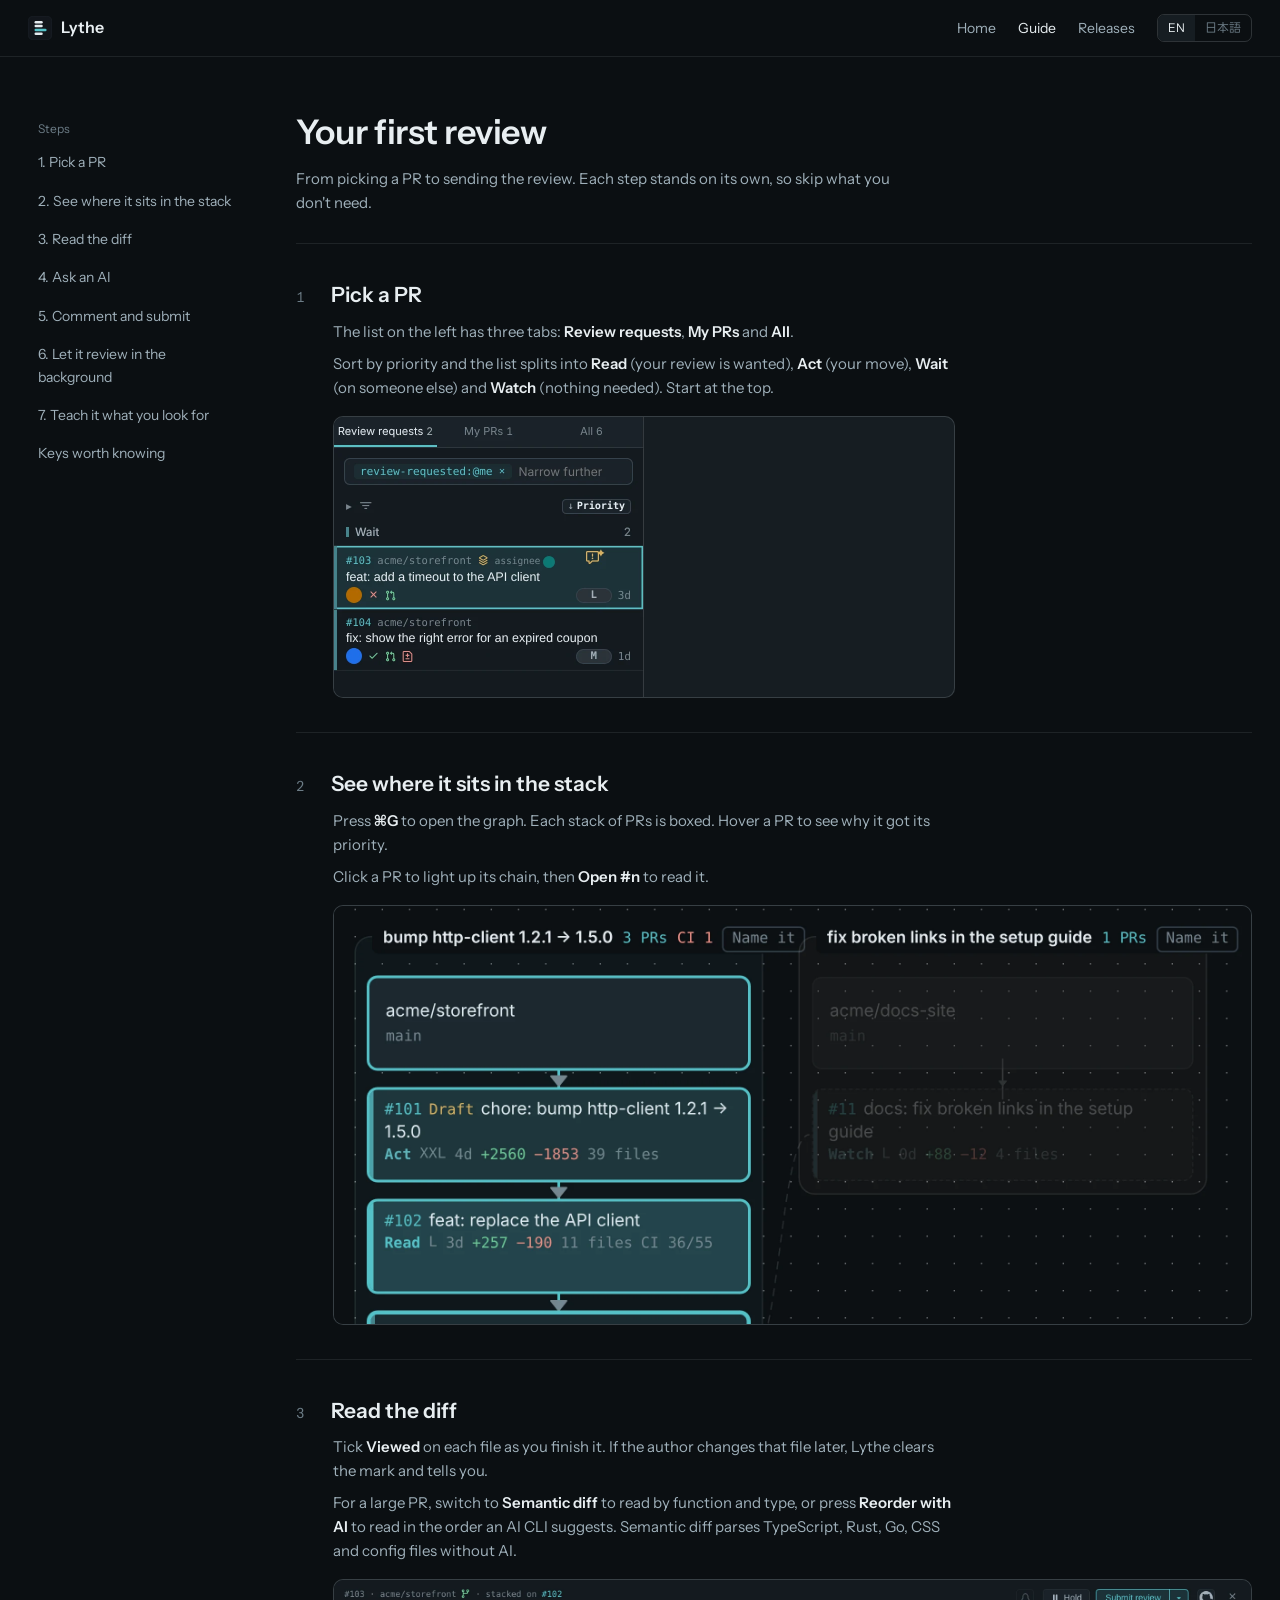
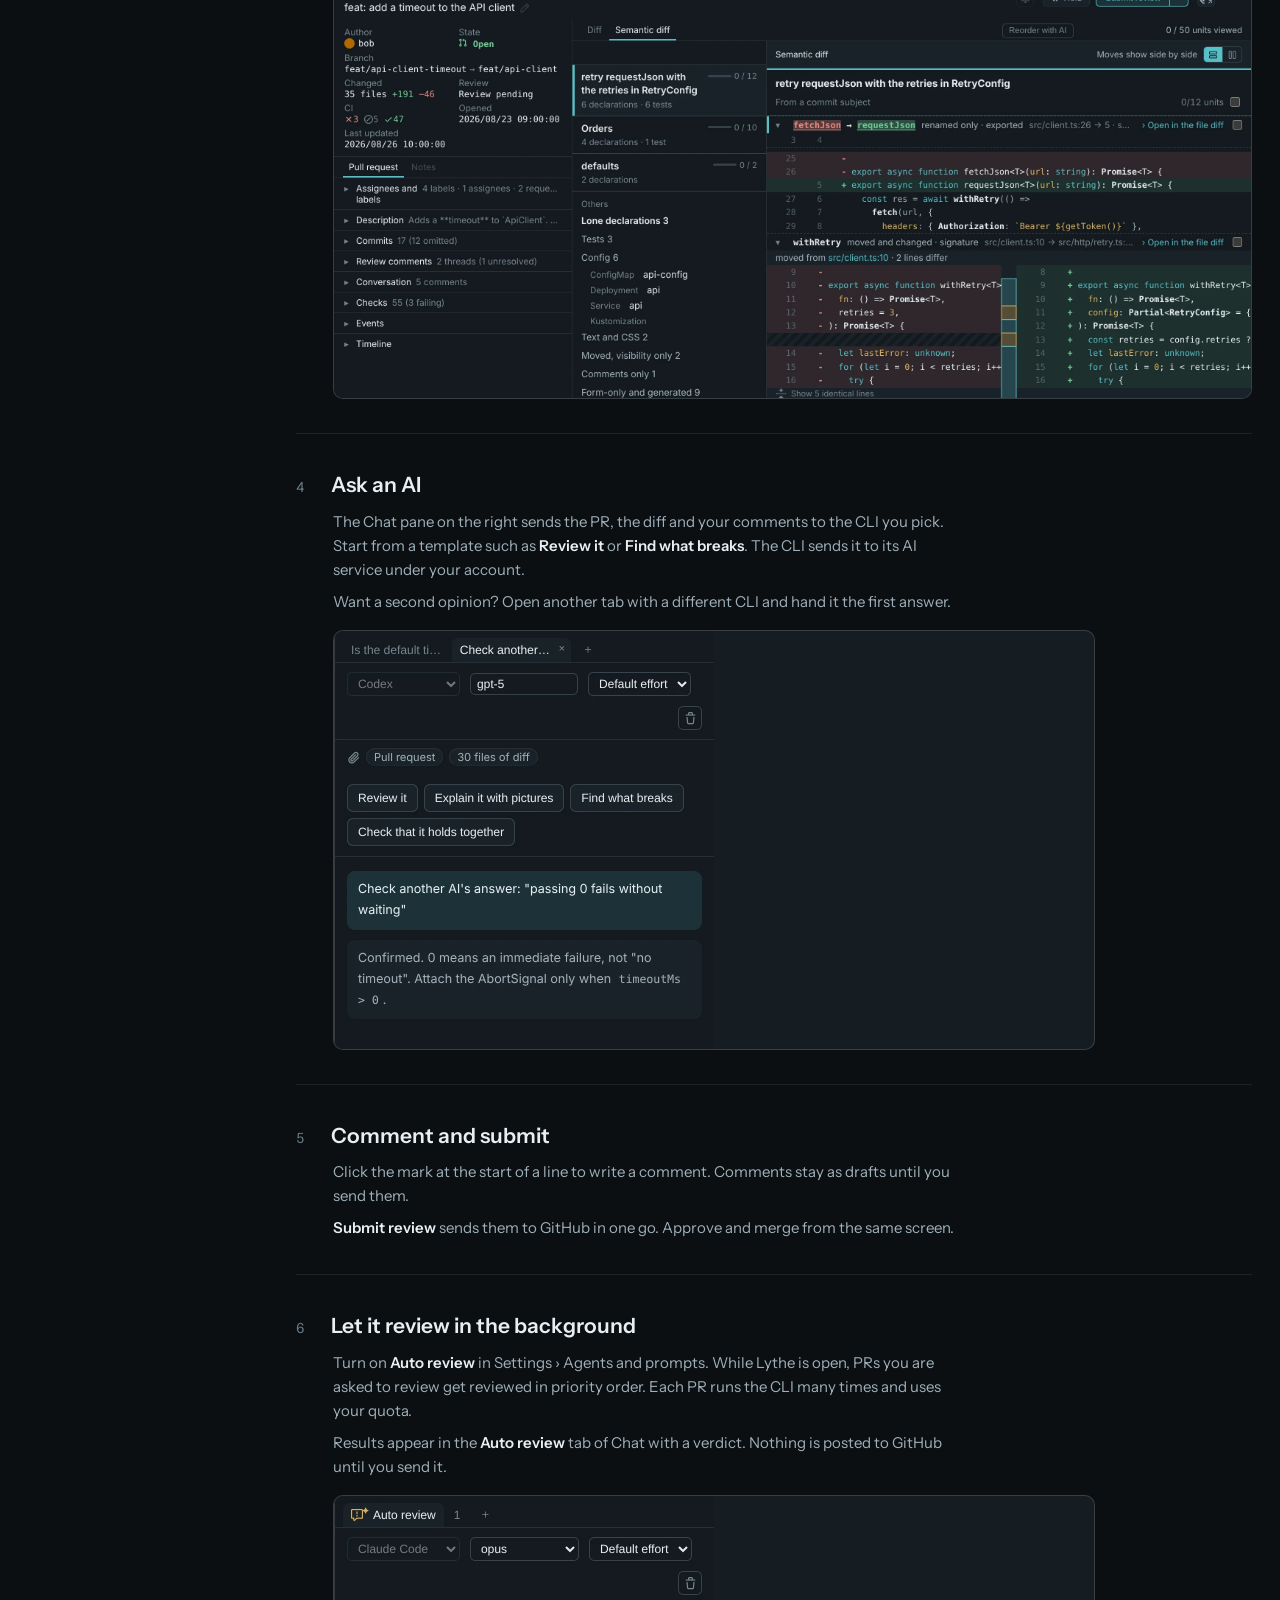
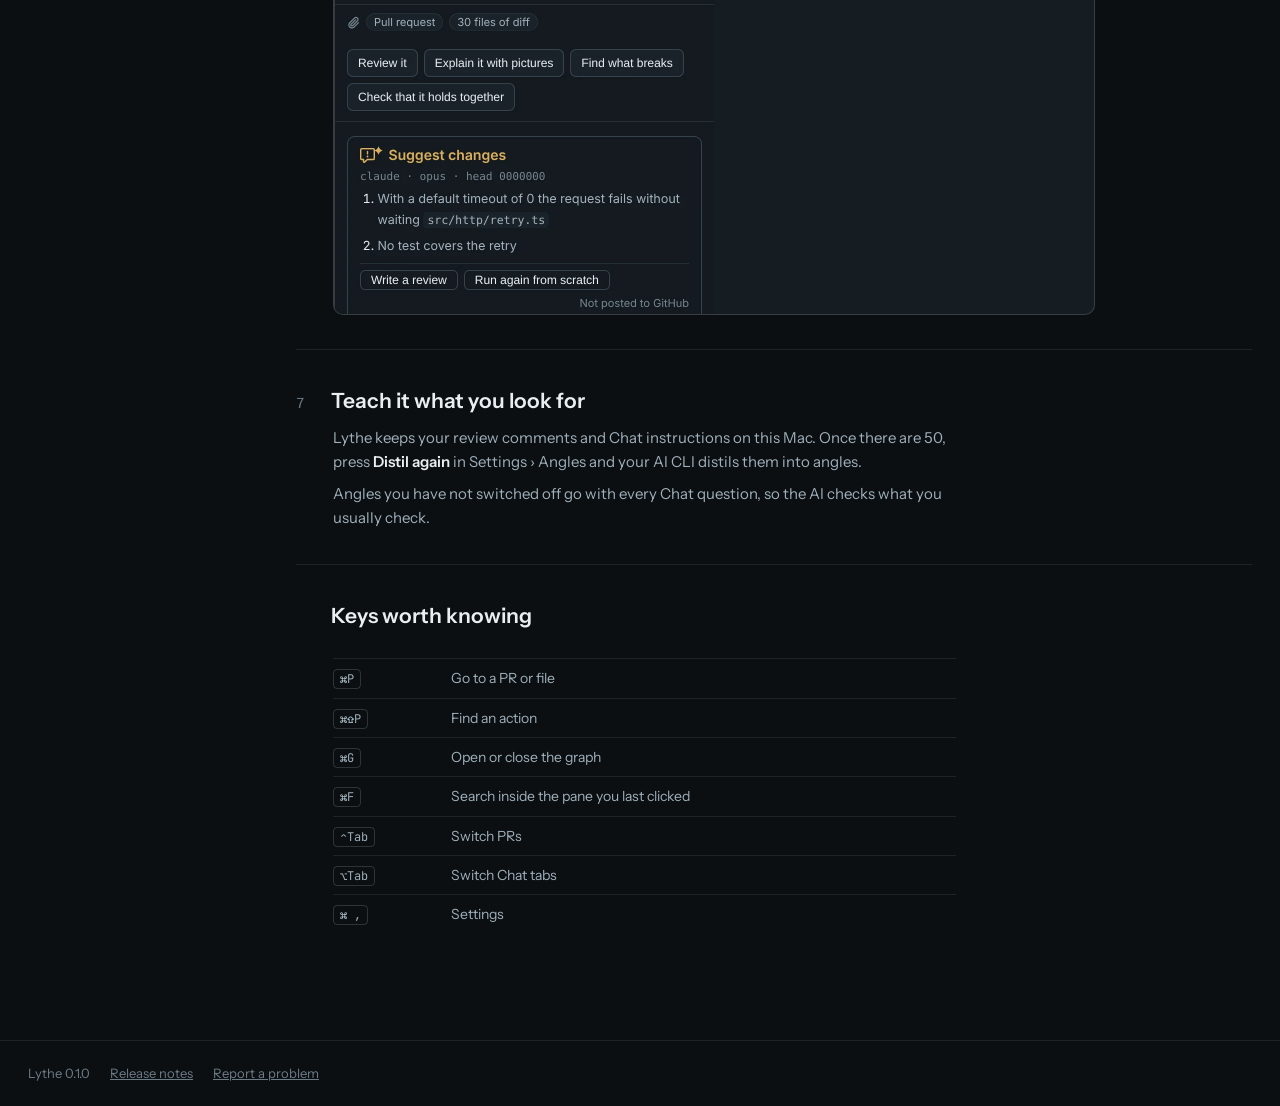
==== docs/guide/index.html @ c463c589 "Add the Lythe website, live demo and installer docs/ is the GitHub Pages root: a home page with a li" ====
<!doctype html>
<html lang="en">
<head>
<meta charset="utf-8">
<meta name="viewport" content="width=device-width, initial-scale=1">
<title>Your first review · Lythe</title>
<meta name="description" content="From picking a PR to sending the review. Each step stands on its own, so skip what you don&#x27;t need.">
<link rel="canonical" href="https://slashkiko.github.io/lythe-releases/guide/">
<link rel="alternate" hreflang="en" href="https://slashkiko.github.io/lythe-releases/guide/">
<link rel="alternate" hreflang="ja" href="https://slashkiko.github.io/lythe-releases/ja/guide/">
<meta property="og:title" content="Your first review · Lythe">
<meta property="og:description" content="From picking a PR to sending the review. Each step stands on its own, so skip what you don&#x27;t need.">
<meta property="og:image" content="https://slashkiko.github.io/lythe-releases/shots/en/window.webp">
<link rel="icon" href="../favicon.svg" type="image/svg+xml">
<link rel="preconnect" href="https://fonts.googleapis.com"><link rel="preconnect" href="https://fonts.gstatic.com" crossorigin><link rel="stylesheet" href="https://fonts.googleapis.com/css2?family=Instrument+Sans:wght@400;500;600;700&family=JetBrains+Mono:wght@400;500&family=LINE+Seed+JP:wght@400;700&display=swap">
<link rel="stylesheet" href="../style.css">
</head>
<body>
<header class="snav"><div class="wrap">
  <a class="brand" href="../"><svg viewBox="100 100 824 824" aria-hidden="true"><rect x="100" y="100" width="824" height="824" rx="185" fill="#12161c" stroke="#2a323b" stroke-width="12"/><g transform="translate(212 212) scale(9.375)"><g fill="#e4ebf0"><rect x="12" y="6.5" width="30" height="9" rx="4.5"/><rect x="12" y="20.5" width="30" height="9" rx="4.5"/><rect x="12" y="48.5" width="30" height="9" rx="4.5"/></g><rect x="12" y="34.5" width="44" height="9" rx="4.5" fill="#55c2c9"/></g></svg>Lythe</a>
  <div class="navr">
    <nav><a href="../">Home</a><a href="../guide/" class="on" aria-current="page">Guide</a><a href="https://github.com/slashkiko/lythe-releases/releases">Releases</a></nav>
    <div class="lang"><a href="../guide/" hreflang="en" aria-current="true">EN</a><a href="../ja/guide/" hreflang="ja">日本語</a></div>
  </div>
</div></header>
<main>
<div class="wrap guide">
  <nav class="side"><span class="lab">Steps</span><a href="#g1">1. Pick a PR</a><a href="#g2">2. See where it sits in the stack</a><a href="#g3">3. Read the diff</a><a href="#g4">4. Ask an AI</a><a href="#g5">5. Comment and submit</a><a href="#g6">6. Let it review in the background</a><a href="#g7">7. Teach it what you look for</a><a href="#keys">Keys worth knowing</a></nav>
  <div>
    <h1>Your first review</h1>
    <p class="intro">From picking a PR to sending the review. Each step stands on its own, so skip what you don't need.</p>
    <section class="gstep" id="g1"><div class="hd"><span class="num">1</span><h2>Pick a PR</h2></div><div class="txt"><p>The list on the left has three tabs: <b>Review requests</b>, <b>My PRs</b> and <b>All</b>.</p><p>Sort by priority and the list splits into <b>Read</b> (your review is wanted), <b>Act</b> (your move), <b>Wait</b> (on someone else) and <b>Watch</b> (nothing needed). Start at the top.</p></div><div class="shot"><img src="../shots/en/list.webp" alt="Pick a PR" loading="lazy" data-fit></div></section><section class="gstep" id="g2"><div class="hd"><span class="num">2</span><h2>See where it sits in the stack</h2></div><div class="txt"><p>Press <b>⌘G</b> to open the graph. Each stack of PRs is boxed. Hover a PR to see why it got its priority.</p><p>Click a PR to light up its chain, then <b>Open #n</b> to read it.</p></div><div class="shot"><img src="../shots/en/graph.webp" alt="See where it sits in the stack" loading="lazy" data-fit></div></section><section class="gstep" id="g3"><div class="hd"><span class="num">3</span><h2>Read the diff</h2></div><div class="txt"><p>Tick <b>Viewed</b> on each file as you finish it. If the author changes that file later, Lythe clears the mark and tells you.</p><p>For a large PR, switch to <b>Semantic diff</b> to read by function and type, or press <b>Reorder with AI</b> to read in the order an AI CLI suggests. Semantic diff parses TypeScript, Rust, Go, CSS and config files without AI.</p></div><div class="shot"><img src="../shots/en/semantic.webp" alt="Read the diff" loading="lazy" data-fit></div></section><section class="gstep" id="g4"><div class="hd"><span class="num">4</span><h2>Ask an AI</h2></div><div class="txt"><p>The Chat pane on the right sends the PR, the diff and your comments to the CLI you pick. Start from a template such as <b>Review it</b> or <b>Find what breaks</b>. The CLI sends it to its AI service under your account.</p><p>Want a second opinion? Open another tab with a different CLI and hand it the first answer.</p></div><div class="shot"><img src="../shots/en/chat.webp" alt="Ask an AI" loading="lazy" data-fit></div></section><section class="gstep" id="g5"><div class="hd"><span class="num">5</span><h2>Comment and submit</h2></div><div class="txt"><p>Click the mark at the start of a line to write a comment. Comments stay as drafts until you send them.</p><p><b>Submit review</b> sends them to GitHub in one go. Approve and merge from the same screen.</p></div></section><section class="gstep" id="g6"><div class="hd"><span class="num">6</span><h2>Let it review in the background</h2></div><div class="txt"><p>Turn on <b>Auto review</b> in Settings › Agents and prompts. While Lythe is open, PRs you are asked to review get reviewed in priority order. Each PR runs the CLI many times and uses your quota.</p><p>Results appear in the <b>Auto review</b> tab of Chat with a verdict. Nothing is posted to GitHub until you send it.</p></div><div class="shot"><img src="../shots/en/auto.webp" alt="Let it review in the background" loading="lazy" data-fit></div></section><section class="gstep" id="g7"><div class="hd"><span class="num">7</span><h2>Teach it what you look for</h2></div><div class="txt"><p>Lythe keeps your review comments and Chat instructions on this Mac. Once there are 50, press <b>Distil again</b> in Settings › Angles and your AI CLI distils them into angles.</p><p>Angles you have not switched off go with every Chat question, so the AI checks what you usually check.</p></div></section>
    <section class="gstep" id="keys"><div class="hd"><span class="num"></span><h2>Keys worth knowing</h2></div>
      <div class="txt"><table class="keys"><tr><td><kbd>⌘P</kbd></td><td>Go to a PR or file</td></tr><tr><td><kbd>⌘⇧P</kbd></td><td>Find an action</td></tr><tr><td><kbd>⌘G</kbd></td><td>Open or close the graph</td></tr><tr><td><kbd>⌘F</kbd></td><td>Search inside the pane you last clicked</td></tr><tr><td><kbd>⌃Tab</kbd></td><td>Switch PRs</td></tr><tr><td><kbd>⌥Tab</kbd></td><td>Switch Chat tabs</td></tr><tr><td><kbd>⌘ ,</kbd></td><td>Settings</td></tr></table></div></section>
  </div>
</div></main>
<footer class="sfoot"><div class="wrap"><span>Lythe 0.1.0</span><a href="https://github.com/slashkiko/lythe-releases/releases">Release notes</a><a href="https://github.com/slashkiko/lythe-releases/issues">Report a problem</a></div></footer>
<script src="../site.js" defer></script>
</body>
</html>
---- docs/style.css ----
/* Layout: left-aligned, one dark look from the app's own palette (ink + teal). */
:root {
  color-scheme: dark;
  --bg: #0b0f12;
  --panel: #11171b;
  --panel-2: #161d22;
  --fg: #e8eef1;
  --fg-2: #9fb0ba;
  --fg-3: #6c7c86;
  --line: rgba(220, 232, 238, .09);
  --line-2: rgba(220, 232, 238, .17);
  --accent: #55c2c9;
  --accent-ink: #062124;
  --warn: #e3b35b;
  --chrome: #1b2328;
  --display: "Instrument Sans", "LINE Seed JP", "Hiragino Sans", system-ui, sans-serif;
  --body: "Instrument Sans", "LINE Seed JP", "Hiragino Sans", system-ui, sans-serif;
  --mono: "JetBrains Mono", ui-monospace, "SF Mono", Menlo, monospace;
}
* { box-sizing: border-box; }
body { margin: 0; background: var(--bg); color: var(--fg); font-family: var(--body); font-size: 15px; line-height: 1.6; -webkit-font-smoothing: antialiased; }
h1, h2, h3, p, ul, ol { margin: 0; }
ul, ol { padding: 0; list-style: none; }
a { color: inherit; }
button { font: inherit; color: inherit; }
:focus-visible { outline: 2px solid var(--accent); outline-offset: 2px; border-radius: 4px; }
code, .mono { font-family: var(--mono); }
.gut { padding-left: max(16px, env(safe-area-inset-left, 0px)); padding-right: max(16px, env(safe-area-inset-right, 0px)); }

/* site */
.site { --w: 1080px; }
.wrap { max-width: var(--w); margin: 0 auto; padding-left: 28px; padding-right: 28px; }
.snav { border-bottom: 1px solid var(--line); }
.snav .wrap { display: flex; align-items: center; justify-content: space-between; height: 56px; gap: 16px; }
.brand { display: flex; align-items: center; gap: 9px; font-weight: 600; font-size: 16px; }
.brand svg { width: 24px; height: 24px; }
.snav nav { display: flex; gap: 22px; font-size: 14px; color: var(--fg-2); }
.snav nav a { text-decoration: none; cursor: pointer; }
.snav nav a:hover, .snav nav a.on { color: var(--fg); }

.hero { padding-block: 72px 40px; display: grid; grid-template-columns: minmax(0, 1.05fr) minmax(0, 1fr); gap: 48px; align-items: end; }
.hero h1 { font-family: var(--display); font-weight: 600; font-size: clamp(34px, 4.6vw, 54px); line-height: 1.08; letter-spacing: -.02em; text-wrap: balance; }
.hero .lead { margin-top: 18px; color: var(--fg-2); font-size: 17px; max-width: 34em; }
.req { margin-top: 14px; font-size: 13px; color: var(--fg-3); }

.install { border: 1px solid var(--line-2); border-radius: 10px; background: var(--panel); overflow: hidden; }
.install .hd { display: flex; justify-content: space-between; align-items: center; padding: 10px 14px; font-size: 13px; color: var(--fg-2); border-bottom: 1px solid var(--line); }
.cmd { display: flex; align-items: center; gap: 10px; padding: 14px; }
.cmd code { flex: 1; min-width: 0; font-size: 13px; overflow-x: auto; white-space: nowrap; color: var(--fg); }
.cmd code::before { content: "$ "; color: var(--fg-3); }
.copy { flex: none; border: 1px solid var(--line-2); background: var(--panel-2); border-radius: 6px; padding: 4px 10px; font-size: 12px; cursor: pointer; color: var(--fg-2); }
.copy:hover { color: var(--fg); }
.install .alt { padding: 10px 14px 12px; border-top: 1px solid var(--line); font-size: 13px; color: var(--fg-2); }
.install .alt a { color: var(--accent); }

.shot { margin-top: 8px; border: 1px solid var(--line-2); border-radius: 10px; overflow: hidden; background: var(--panel-2); }
.shot img { display: block; width: 100%; height: auto; }

.feat { padding-block: 72px 24px; }
.feat h2, .gs h2 { font-family: var(--display); font-weight: 600; font-size: 28px; letter-spacing: -.01em; }
.feat .sub, .gs .sub { margin-top: 6px; color: var(--fg-2); }
.demo-tag { display: inline-block; margin-top: 10px; font-size: 12px; color: var(--fg-3); font-family: "LINE Seed JP", var(--body); border: 1px dashed var(--line-2); border-radius: 6px; padding: 3px 8px; }

.gs { padding-block: 64px 72px; }
.steps { margin-top: 26px; display: flex; flex-direction: column; }
.step { display: grid; grid-template-columns: 36px minmax(0, 1fr); gap: 16px; padding-block: 20px; border-top: 1px solid var(--line); }
.step .n { width: 28px; height: 28px; border-radius: 50%; border: 1px solid var(--line-2); display: grid; place-items: center; font-size: 13px; color: var(--fg-2); font-variant-numeric: tabular-nums; }
.step h3 { font-size: 17px; font-weight: 600; }
.step p { margin-top: 4px; color: var(--fg-2); max-width: 44em; }
.step .term { margin-top: 10px; border: 1px solid var(--line); border-radius: 8px; background: var(--panel); max-width: 640px; }
.step .term .cmd { padding: 10px 12px; }
.opt { font-size: 12px; color: var(--fg-3); font-weight: 400; margin-left: 8px; }
kbd { font-family: var(--mono); font-size: 12px; border: 1px solid var(--line-2); border-radius: 4px; padding: 1px 6px; color: var(--fg-2); }
details.trouble { margin-top: 26px; border-top: 1px solid var(--line); padding-top: 16px; }
details.trouble summary { cursor: pointer; color: var(--fg-2); }
details.trouble dl { margin: 12px 0 0; display: grid; gap: 12px; }
details.trouble dt { font-weight: 600; }
details.trouble dd { margin: 2px 0 0; color: var(--fg-2); }

.sfoot { border-top: 1px solid var(--line); padding-block: 22px; font-size: 13px; color: var(--fg-3); }
.sfoot .wrap { display: flex; gap: 20px; flex-wrap: wrap; }

.lang { display: flex; border: 1px solid var(--line-2); border-radius: 7px; overflow: hidden; }
.lang button { background: none; border: 0; padding: 3px 10px; font-size: 12px; color: var(--fg-3); cursor: pointer; }
.lang button[aria-pressed="true"] { background: var(--panel-2); color: var(--fg); }
.navr { display: flex; align-items: center; gap: 22px; }
.guide { display: grid; grid-template-columns: 220px minmax(0, 1fr); gap: 48px; padding-block: 48px 72px; }
.guide .side { position: sticky; top: 16px; align-self: start; display: flex; flex-direction: column; gap: 2px; font-size: 14px; }
.guide .side a { padding: 7px 10px; border-radius: 6px; text-decoration: none; color: var(--fg-2); cursor: pointer; }
.guide .side a:hover { background: rgba(255,255,255,.03); color: var(--fg); }
.guide .side .lab { margin: 14px 10px 4px; font-size: 12px; color: var(--fg-3); }
.guide h1 { font-family: var(--display); font-weight: 600; font-size: 34px; letter-spacing: -.015em; }
.guide .intro { margin-top: 8px; color: var(--fg-2); max-width: 40em; }
.gstep { padding-block: 34px; border-top: 1px solid var(--line); scroll-margin-top: 16px; }
.gstep:first-of-type { margin-top: 28px; }
.gstep .hd { display: flex; gap: 14px; align-items: baseline; }
.gstep .num { font-variant-numeric: tabular-nums; color: var(--fg-3); font-size: 14px; min-width: 1.5em; }
.gstep h2 { font-size: 21px; font-weight: 600; }
.gstep .txt { margin-top: 8px; padding-left: calc(1.5em + 14px); color: var(--fg-2); max-width: calc(42em + 2em); display: flex; flex-direction: column; gap: 8px; }
.gstep .txt b { color: var(--fg); font-weight: 600; }
.gstep .shot { margin: 16px 0 0 calc(1.5em + 14px); width: fit-content; max-width: calc(100% - 1.5em - 14px); max-height: 420px; }
.gstep .shot img { max-width: min(100%, var(--iw, 100%)); }
.keys { margin-top: 18px; border-collapse: collapse; font-size: 14px; }
.keys td { padding: 8px 18px 8px 0; border-top: 1px solid var(--line); color: var(--fg-2); }
.keys td:first-child { white-space: nowrap; }
:lang(ja) .hero h1, :lang(ja) .guide h1 { letter-spacing: 0; line-height: 1.25; }
:lang(ja) .hero h1 { font-size: clamp(30px, 3.8vw, 44px); }
@media (max-width: 820px) { .guide { grid-template-columns: minmax(0, 1fr); gap: 20px; } .guide .side { position: static; } .gstep .txt, .gstep .shot { padding-left: 0; margin-left: 0; max-width: 100%; } .navr { gap: 12px; } }
.brand { text-decoration: none; }
.lang a { display: block; padding: 3px 10px; font-size: 12px; color: var(--fg-3); text-decoration: none; }
.lang a[aria-current] { background: var(--panel-2); color: var(--fg); }
.gs a, .install a { color: var(--accent); }

/* live demo */
.feat .sub { margin-top: 6px; color: var(--fg-2); max-width: 46em; }
.scenes { margin-top: 26px; display: flex; flex-wrap: wrap; gap: 6px; }
.scenes button { border: 1px solid var(--line-2); background: none; border-radius: 999px; padding: 6px 14px; cursor: pointer; color: var(--fg-2); font-size: 14px; }
.scenes button:hover { color: var(--fg); }
.scenes button[aria-selected="true"] { color: var(--accent-ink); background: var(--accent); border-color: var(--accent); }
.tryp { margin-top: 18px; display: grid; grid-template-columns: minmax(0, 5fr) minmax(0, 6fr); gap: 16px 48px; padding: 22px 24px; border: 1px solid var(--line); border-radius: 10px; background: var(--panel); }
.tryp h3 { font-size: 20px; font-weight: 600; }
.tryp .say p { margin-top: 6px; color: var(--fg-2); }
.tryp .lab { font-size: 12px; color: var(--fg-3); }
.tryp ol { margin-top: 4px; counter-reset: d; }
.tryp li { counter-increment: d; display: grid; grid-template-columns: 20px minmax(0, 1fr); gap: 8px; padding-block: 7px; border-top: 1px solid var(--line); font-size: 14px; color: var(--fg-2); }
.tryp li:first-child { border-top: 0; }
.tryp li::before { content: counter(d); font-family: var(--mono); font-size: 12px; color: var(--accent); padding-top: 2px; }
.tryp li b { color: var(--fg); font-weight: 600; }
.donote { margin-top: 8px; font-size: 13px; color: var(--fg-3); }
.try:not(.live) .do { display: none; }
.try:not(.live) .tryp { grid-template-columns: minmax(0, 1fr); }
.demo { margin-top: 14px; width: min(1440px, calc(100vw - 32px)); position: relative; left: 50%; transform: translateX(-50%); border: 1px solid var(--line-2); border-radius: 10px; overflow: hidden; background: #141a20; }
.demo-bar { display: flex; align-items: center; gap: 14px; padding: 8px 14px; border-bottom: 1px solid var(--line); font-size: 13px; color: var(--fg-3); background: var(--panel); }
.demo-note { flex: 1; min-width: 0; }
.demo-bar a { color: var(--fg-2); white-space: nowrap; text-decoration: none; }
.demo-bar a:hover { color: var(--fg); }
.try:not(.live) .demo-bar a { display: none; }
.demo-view { position: relative; overflow: hidden; }
.demo-still { display: block; width: 100%; height: auto; }
.demo-view iframe { position: absolute; left: 0; top: 0; border: 0; transform-origin: 0 0; background: #141a20; }
.try.live .demo-still { visibility: hidden; position: absolute; }

/* narrow screens */
@media (max-width: 820px) {
  .hero { grid-template-columns: minmax(0, 1fr); gap: 28px; padding-block: 44px 28px; align-items: start; }
  .tryp { grid-template-columns: minmax(0, 1fr); padding: 18px; }
  .feat { padding-top: 52px; }
}
@media (max-width: 560px) {
  .wrap { padding-left: 16px; padding-right: 16px; }
  .snav .wrap { height: auto; min-height: 56px; flex-wrap: wrap; row-gap: 6px; padding-block: 8px; }
  .navr { gap: 10px; }
  .snav nav { gap: 14px; }
  .scenes button { font-size: 13px; padding: 5px 11px; }
  .demo { border-radius: 8px; }
}
.tryp[hidden] { display: none; }
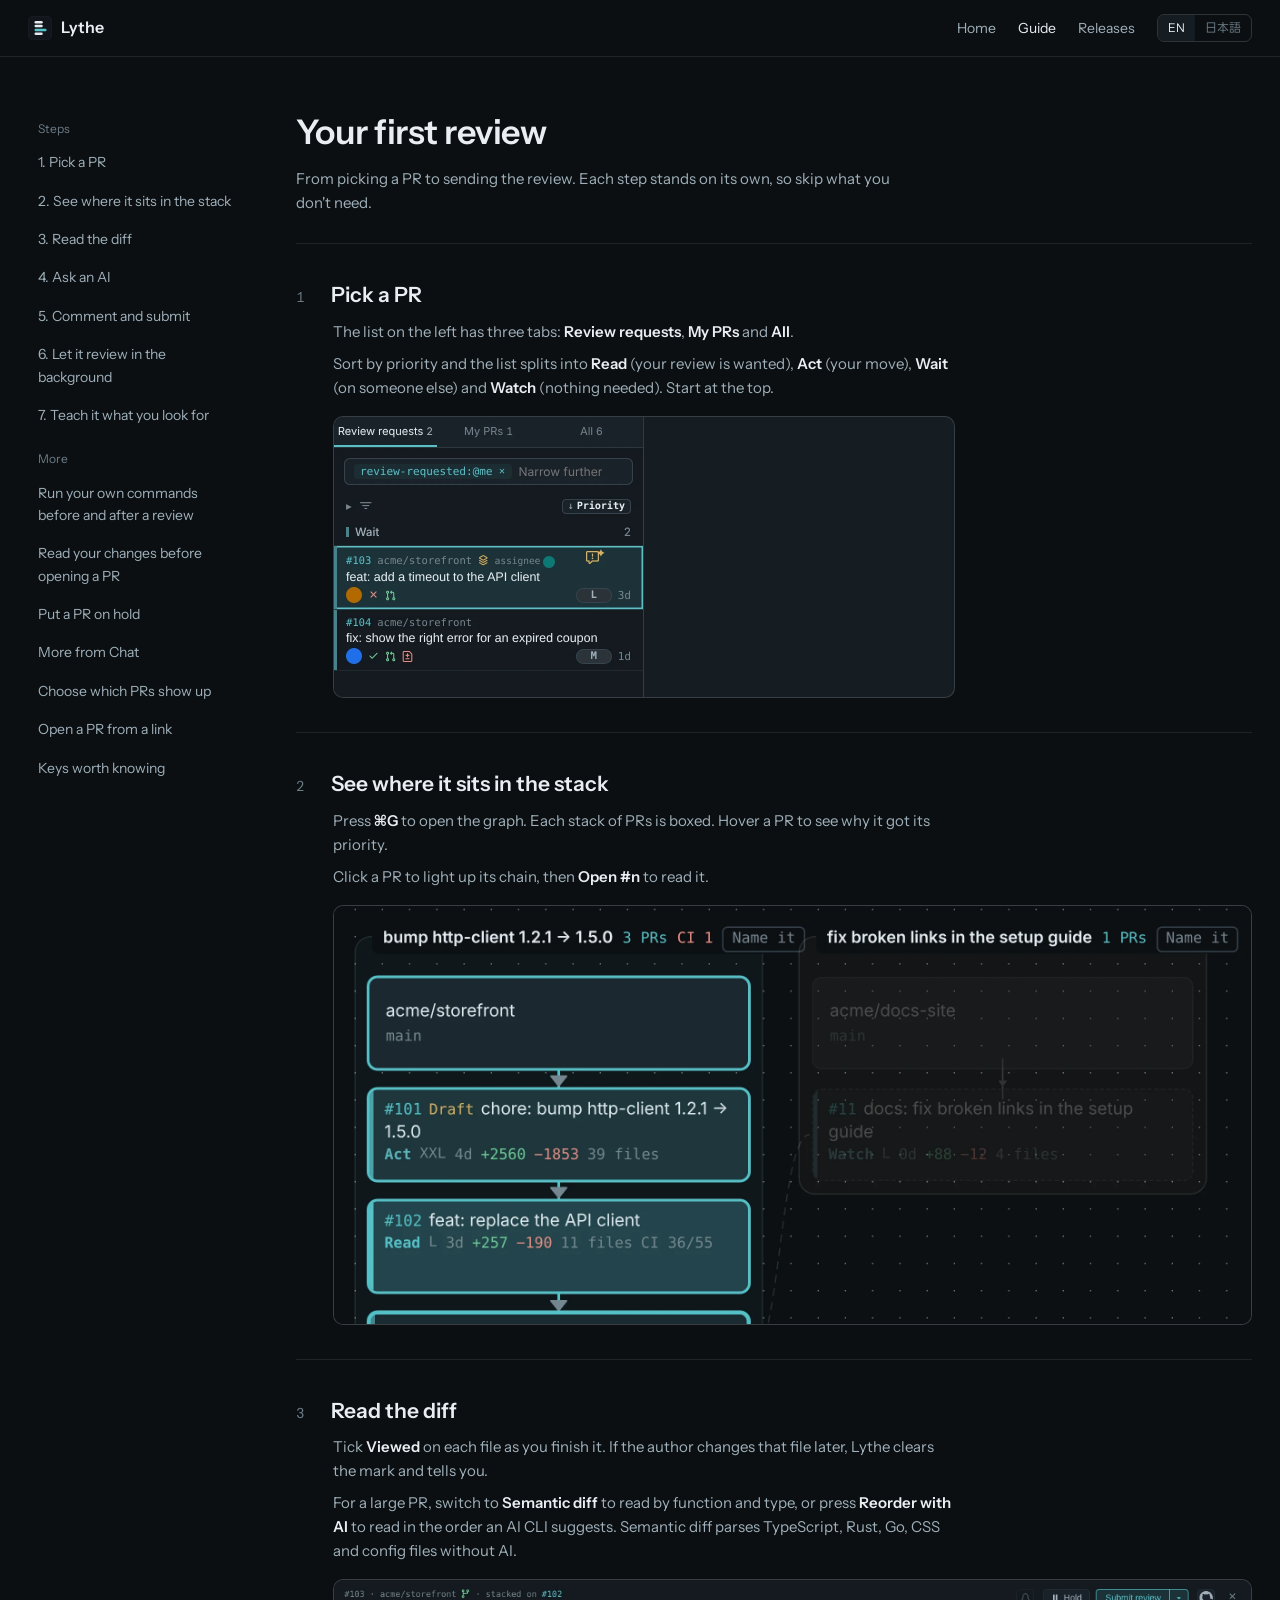
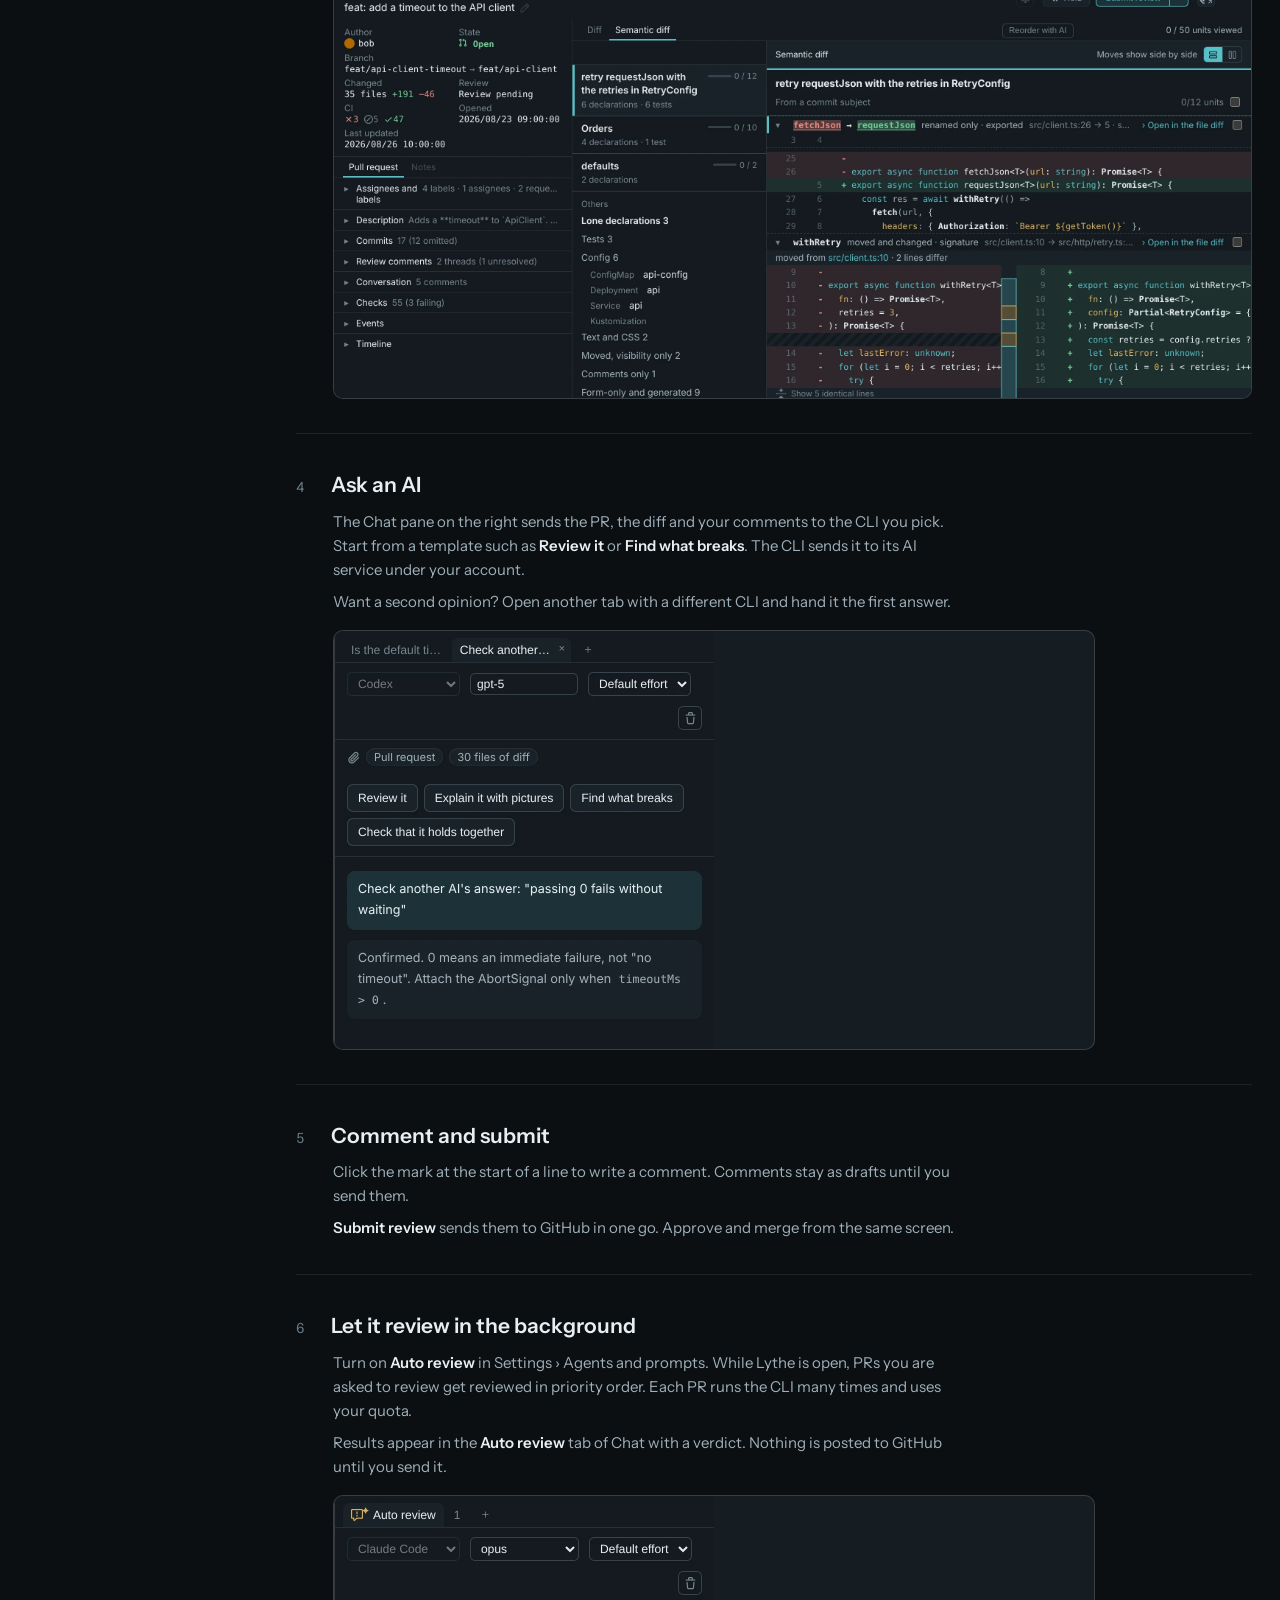
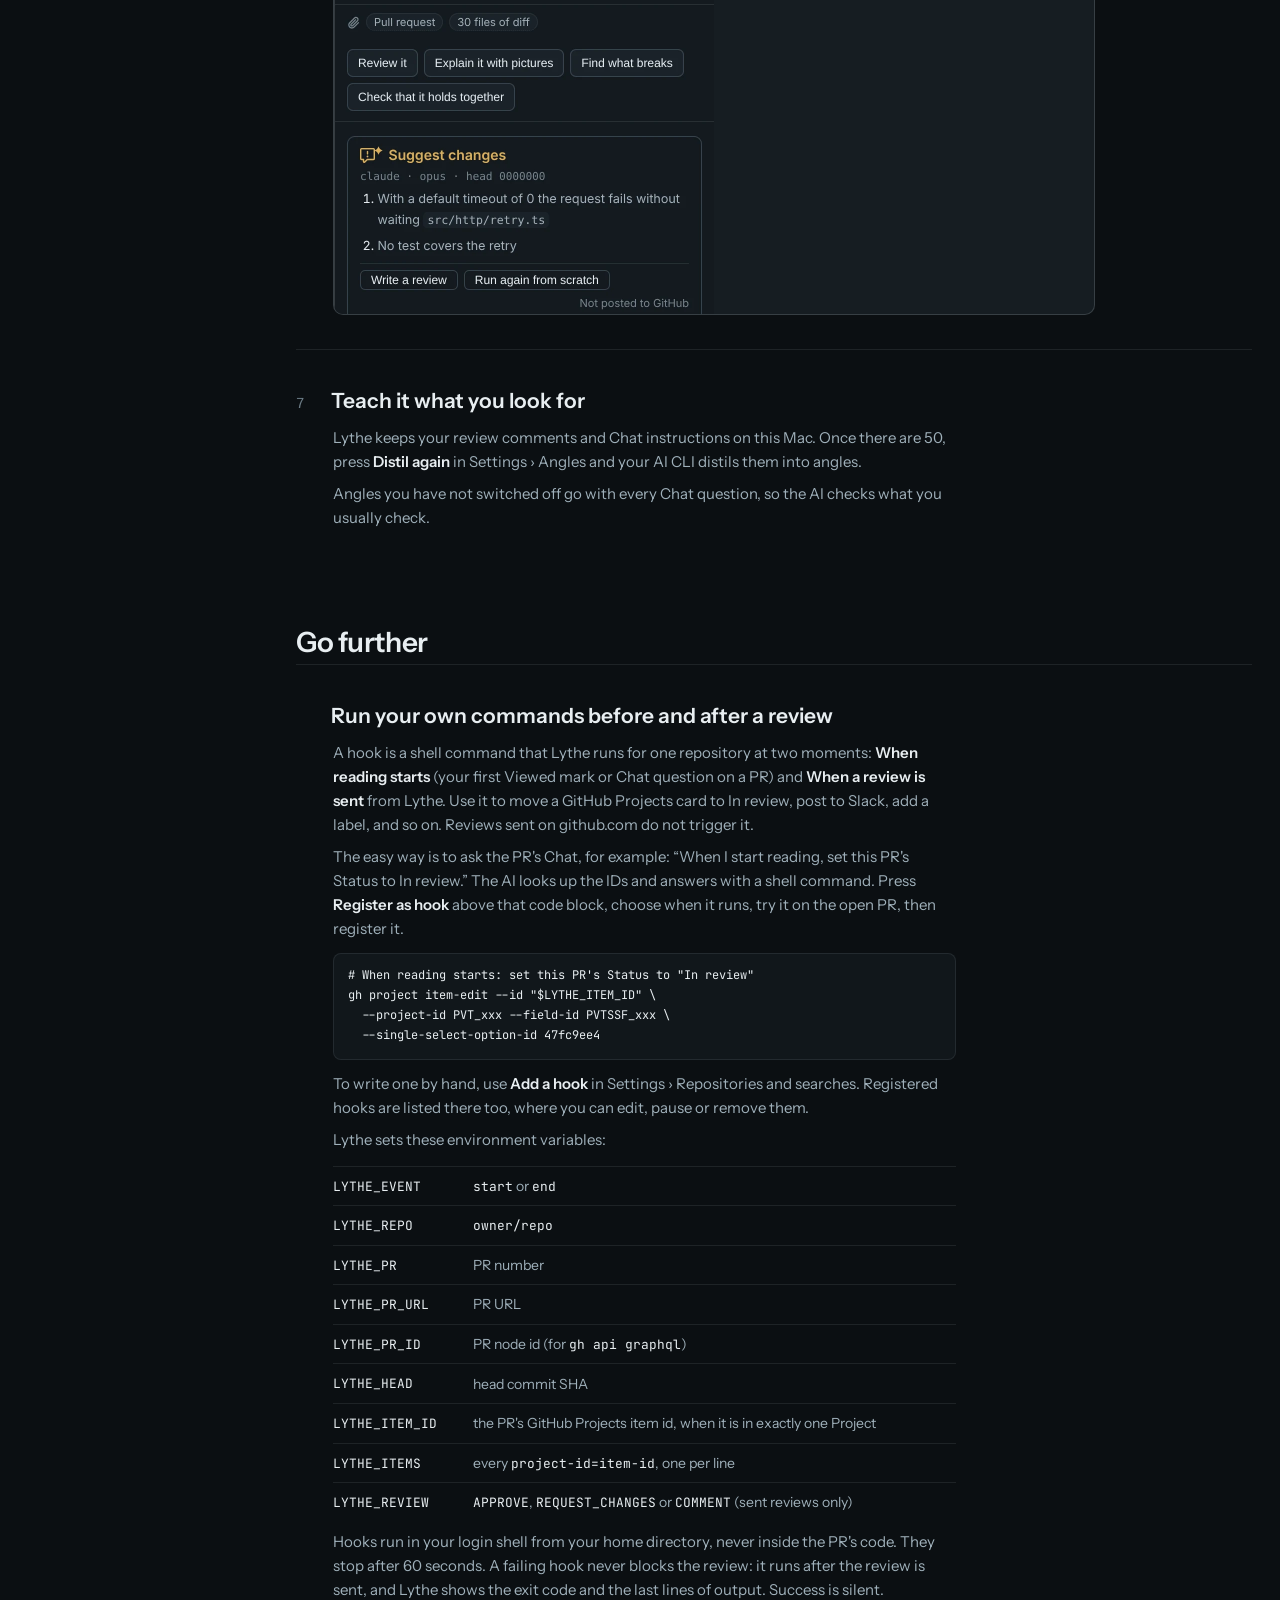
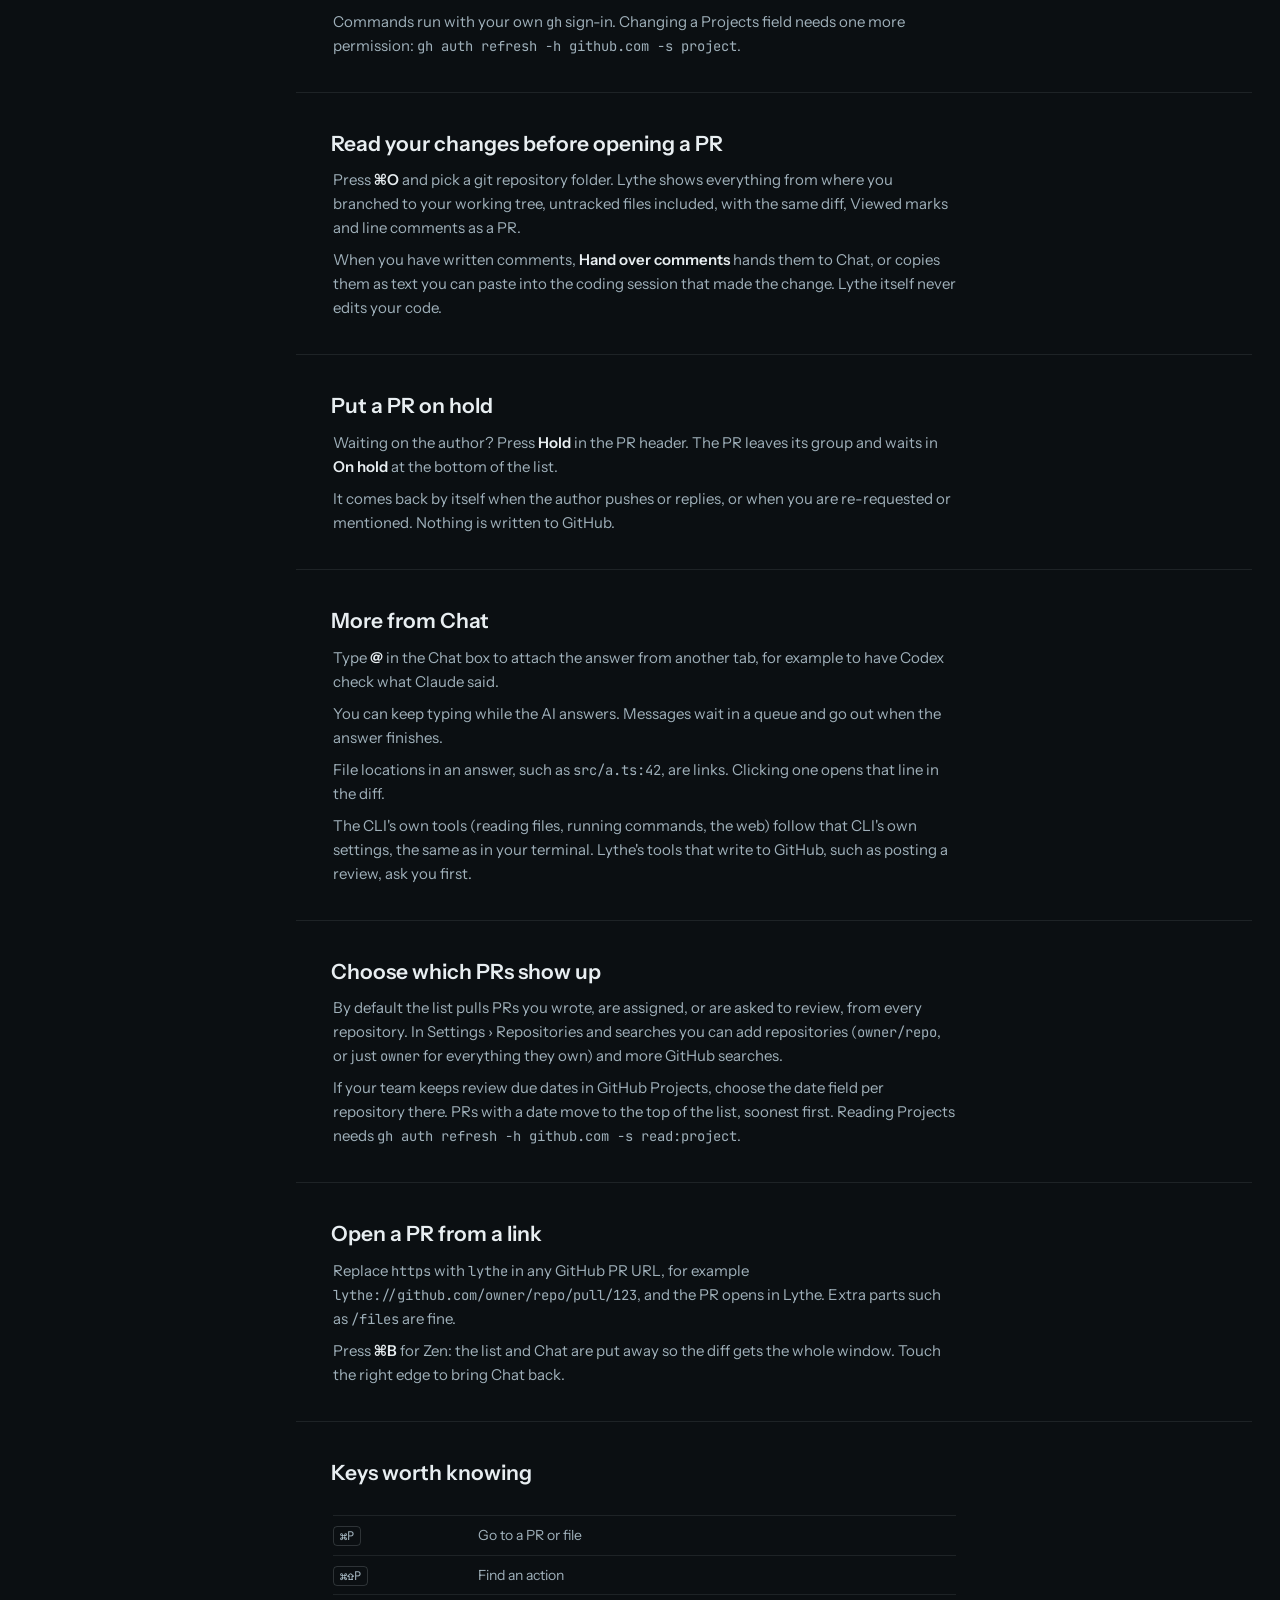
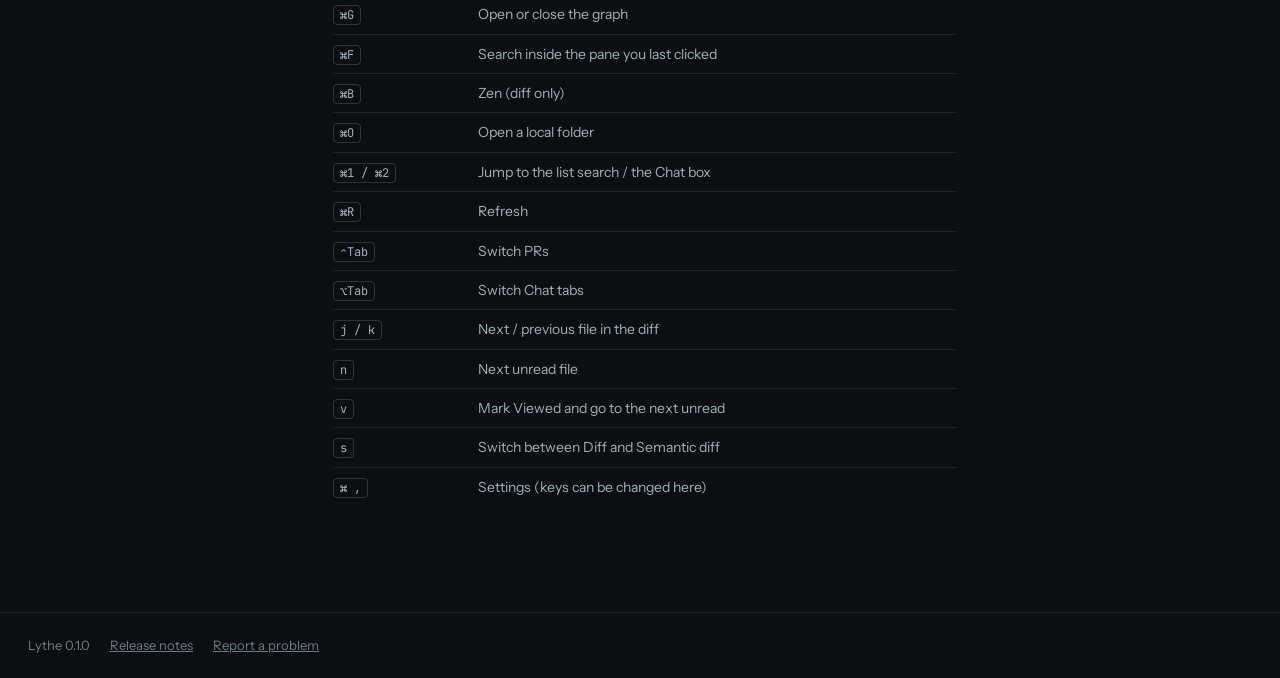
==== commit 7b57542a: "Add a Go further part to the guide The guide stopped at the first review, so features people asked a" ====
--- a/docs/guide/index.html
+++ b/docs/guide/index.html
@@ -25,13 +25,18 @@
 </div></header>
 <main>
 <div class="wrap guide">
-  <nav class="side"><span class="lab">Steps</span><a href="#g1">1. Pick a PR</a><a href="#g2">2. See where it sits in the stack</a><a href="#g3">3. Read the diff</a><a href="#g4">4. Ask an AI</a><a href="#g5">5. Comment and submit</a><a href="#g6">6. Let it review in the background</a><a href="#g7">7. Teach it what you look for</a><a href="#keys">Keys worth knowing</a></nav>
+  <nav class="side"><span class="lab">Steps</span><a href="#g1">1. Pick a PR</a><a href="#g2">2. See where it sits in the stack</a><a href="#g3">3. Read the diff</a><a href="#g4">4. Ask an AI</a><a href="#g5">5. Comment and submit</a><a href="#g6">6. Let it review in the background</a><a href="#g7">7. Teach it what you look for</a><span class="lab">More</span><a href="#hooks">Run your own commands before and after a review</a><a href="#local">Read your changes before opening a PR</a><a href="#hold">Put a PR on hold</a><a href="#chat">More from Chat</a><a href="#searches">Choose which PRs show up</a><a href="#links">Open a PR from a link</a><a href="#keys">Keys worth knowing</a></nav>
   <div>
     <h1>Your first review</h1>
     <p class="intro">From picking a PR to sending the review. Each step stands on its own, so skip what you don't need.</p>
     <section class="gstep" id="g1"><div class="hd"><span class="num">1</span><h2>Pick a PR</h2></div><div class="txt"><p>The list on the left has three tabs: <b>Review requests</b>, <b>My PRs</b> and <b>All</b>.</p><p>Sort by priority and the list splits into <b>Read</b> (your review is wanted), <b>Act</b> (your move), <b>Wait</b> (on someone else) and <b>Watch</b> (nothing needed). Start at the top.</p></div><div class="shot"><img src="../shots/en/list.webp" alt="Pick a PR" loading="lazy" data-fit></div></section><section class="gstep" id="g2"><div class="hd"><span class="num">2</span><h2>See where it sits in the stack</h2></div><div class="txt"><p>Press <b>⌘G</b> to open the graph. Each stack of PRs is boxed. Hover a PR to see why it got its priority.</p><p>Click a PR to light up its chain, then <b>Open #n</b> to read it.</p></div><div class="shot"><img src="../shots/en/graph.webp" alt="See where it sits in the stack" loading="lazy" data-fit></div></section><section class="gstep" id="g3"><div class="hd"><span class="num">3</span><h2>Read the diff</h2></div><div class="txt"><p>Tick <b>Viewed</b> on each file as you finish it. If the author changes that file later, Lythe clears the mark and tells you.</p><p>For a large PR, switch to <b>Semantic diff</b> to read by function and type, or press <b>Reorder with AI</b> to read in the order an AI CLI suggests. Semantic diff parses TypeScript, Rust, Go, CSS and config files without AI.</p></div><div class="shot"><img src="../shots/en/semantic.webp" alt="Read the diff" loading="lazy" data-fit></div></section><section class="gstep" id="g4"><div class="hd"><span class="num">4</span><h2>Ask an AI</h2></div><div class="txt"><p>The Chat pane on the right sends the PR, the diff and your comments to the CLI you pick. Start from a template such as <b>Review it</b> or <b>Find what breaks</b>. The CLI sends it to its AI service under your account.</p><p>Want a second opinion? Open another tab with a different CLI and hand it the first answer.</p></div><div class="shot"><img src="../shots/en/chat.webp" alt="Ask an AI" loading="lazy" data-fit></div></section><section class="gstep" id="g5"><div class="hd"><span class="num">5</span><h2>Comment and submit</h2></div><div class="txt"><p>Click the mark at the start of a line to write a comment. Comments stay as drafts until you send them.</p><p><b>Submit review</b> sends them to GitHub in one go. Approve and merge from the same screen.</p></div></section><section class="gstep" id="g6"><div class="hd"><span class="num">6</span><h2>Let it review in the background</h2></div><div class="txt"><p>Turn on <b>Auto review</b> in Settings › Agents and prompts. While Lythe is open, PRs you are asked to review get reviewed in priority order. Each PR runs the CLI many times and uses your quota.</p><p>Results appear in the <b>Auto review</b> tab of Chat with a verdict. Nothing is posted to GitHub until you send it.</p></div><div class="shot"><img src="../shots/en/auto.webp" alt="Let it review in the background" loading="lazy" data-fit></div></section><section class="gstep" id="g7"><div class="hd"><span class="num">7</span><h2>Teach it what you look for</h2></div><div class="txt"><p>Lythe keeps your review comments and Chat instructions on this Mac. Once there are 50, press <b>Distil again</b> in Settings › Angles and your AI CLI distils them into angles.</p><p>Angles you have not switched off go with every Chat question, so the AI checks what you usually check.</p></div></section>
+    <h1 class="moreh">Go further</h1>
+    <section class="gstep more" id="hooks"><div class="hd"><span class="num"></span><h2>Run your own commands before and after a review</h2></div><div class="txt"><p>A hook is a shell command that Lythe runs for one repository at two moments: <b>When reading starts</b> (your first Viewed mark or Chat question on a PR) and <b>When a review is sent</b> from Lythe. Use it to move a GitHub Projects card to In review, post to Slack, add a label, and so on. Reviews sent on github.com do not trigger it.</p><p>The easy way is to ask the PR's Chat, for example: “When I start reading, set this PR's Status to In review.” The AI looks up the IDs and answers with a shell command. Press <b>Register as hook</b> above that code block, choose when it runs, try it on the open PR, then register it.</p><pre><code># When reading starts: set this PR's Status to "In review"
+gh project item-edit --id "$LYTHE_ITEM_ID" \
+  --project-id PVT_xxx --field-id PVTSSF_xxx \
+  --single-select-option-id 47fc9ee4</code></pre><p>To write one by hand, use <b>Add a hook</b> in Settings › Repositories and searches. Registered hooks are listed there too, where you can edit, pause or remove them.</p><p>Lythe sets these environment variables:</p><table class="keys"><tr><td><code>LYTHE_EVENT</code></td><td><code>start</code> or <code>end</code></td></tr><tr><td><code>LYTHE_REPO</code></td><td><code>owner/repo</code></td></tr><tr><td><code>LYTHE_PR</code></td><td>PR number</td></tr><tr><td><code>LYTHE_PR_URL</code></td><td>PR URL</td></tr><tr><td><code>LYTHE_PR_ID</code></td><td>PR node id (for <code>gh api graphql</code>)</td></tr><tr><td><code>LYTHE_HEAD</code></td><td>head commit SHA</td></tr><tr><td><code>LYTHE_ITEM_ID</code></td><td>the PR's GitHub Projects item id, when it is in exactly one Project</td></tr><tr><td><code>LYTHE_ITEMS</code></td><td>every <code>project-id=item-id</code>, one per line</td></tr><tr><td><code>LYTHE_REVIEW</code></td><td><code>APPROVE</code>, <code>REQUEST_CHANGES</code> or <code>COMMENT</code> (sent reviews only)</td></tr></table><p>Hooks run in your login shell from your home directory, never inside the PR's code. They stop after 60 seconds. A failing hook never blocks the review: it runs after the review is sent, and Lythe shows the exit code and the last lines of output. Success is silent.</p><p>Commands run with your own <code>gh</code> sign-in. Changing a Projects field needs one more permission: <code>gh auth refresh -h github.com -s project</code>.</p></div></section><section class="gstep more" id="local"><div class="hd"><span class="num"></span><h2>Read your changes before opening a PR</h2></div><div class="txt"><p>Press <b>⌘O</b> and pick a git repository folder. Lythe shows everything from where you branched to your working tree, untracked files included, with the same diff, Viewed marks and line comments as a PR.</p><p>When you have written comments, <b>Hand over comments</b> hands them to Chat, or copies them as text you can paste into the coding session that made the change. Lythe itself never edits your code.</p></div></section><section class="gstep more" id="hold"><div class="hd"><span class="num"></span><h2>Put a PR on hold</h2></div><div class="txt"><p>Waiting on the author? Press <b>Hold</b> in the PR header. The PR leaves its group and waits in <b>On hold</b> at the bottom of the list.</p><p>It comes back by itself when the author pushes or replies, or when you are re-requested or mentioned. Nothing is written to GitHub.</p></div></section><section class="gstep more" id="chat"><div class="hd"><span class="num"></span><h2>More from Chat</h2></div><div class="txt"><p>Type <b>@</b> in the Chat box to attach the answer from another tab, for example to have Codex check what Claude said.</p><p>You can keep typing while the AI answers. Messages wait in a queue and go out when the answer finishes.</p><p>File locations in an answer, such as <code>src/a.ts:42</code>, are links. Clicking one opens that line in the diff.</p><p>The CLI's own tools (reading files, running commands, the web) follow that CLI's own settings, the same as in your terminal. Lythe's tools that write to GitHub, such as posting a review, ask you first.</p></div></section><section class="gstep more" id="searches"><div class="hd"><span class="num"></span><h2>Choose which PRs show up</h2></div><div class="txt"><p>By default the list pulls PRs you wrote, are assigned, or are asked to review, from every repository. In Settings › Repositories and searches you can add repositories (<code>owner/repo</code>, or just <code>owner</code> for everything they own) and more GitHub searches.</p><p>If your team keeps review due dates in GitHub Projects, choose the date field per repository there. PRs with a date move to the top of the list, soonest first. Reading Projects needs <code>gh auth refresh -h github.com -s read:project</code>.</p></div></section><section class="gstep more" id="links"><div class="hd"><span class="num"></span><h2>Open a PR from a link</h2></div><div class="txt"><p>Replace <code>https</code> with <code>lythe</code> in any GitHub PR URL, for example <code>lythe://github.com/owner/repo/pull/123</code>, and the PR opens in Lythe. Extra parts such as <code>/files</code> are fine.</p><p>Press <b>⌘B</b> for Zen: the list and Chat are put away so the diff gets the whole window. Touch the right edge to bring Chat back.</p></div></section>
     <section class="gstep" id="keys"><div class="hd"><span class="num"></span><h2>Keys worth knowing</h2></div>
-      <div class="txt"><table class="keys"><tr><td><kbd>⌘P</kbd></td><td>Go to a PR or file</td></tr><tr><td><kbd>⌘⇧P</kbd></td><td>Find an action</td></tr><tr><td><kbd>⌘G</kbd></td><td>Open or close the graph</td></tr><tr><td><kbd>⌘F</kbd></td><td>Search inside the pane you last clicked</td></tr><tr><td><kbd>⌃Tab</kbd></td><td>Switch PRs</td></tr><tr><td><kbd>⌥Tab</kbd></td><td>Switch Chat tabs</td></tr><tr><td><kbd>⌘ ,</kbd></td><td>Settings</td></tr></table></div></section>
+      <div class="txt"><table class="keys"><tr><td><kbd>⌘P</kbd></td><td>Go to a PR or file</td></tr><tr><td><kbd>⌘⇧P</kbd></td><td>Find an action</td></tr><tr><td><kbd>⌘G</kbd></td><td>Open or close the graph</td></tr><tr><td><kbd>⌘F</kbd></td><td>Search inside the pane you last clicked</td></tr><tr><td><kbd>⌘B</kbd></td><td>Zen (diff only)</td></tr><tr><td><kbd>⌘O</kbd></td><td>Open a local folder</td></tr><tr><td><kbd>⌘1 / ⌘2</kbd></td><td>Jump to the list search / the Chat box</td></tr><tr><td><kbd>⌘R</kbd></td><td>Refresh</td></tr><tr><td><kbd>⌃Tab</kbd></td><td>Switch PRs</td></tr><tr><td><kbd>⌥Tab</kbd></td><td>Switch Chat tabs</td></tr><tr><td><kbd>j / k</kbd></td><td>Next / previous file in the diff</td></tr><tr><td><kbd>n</kbd></td><td>Next unread file</td></tr><tr><td><kbd>v</kbd></td><td>Mark Viewed and go to the next unread</td></tr><tr><td><kbd>s</kbd></td><td>Switch between Diff and Semantic diff</td></tr><tr><td><kbd>⌘ ,</kbd></td><td>Settings (keys can be changed here)</td></tr></table></div></section>
   </div>
 </div></main>
 <footer class="sfoot"><div class="wrap"><span>Lythe 0.1.0</span><a href="https://github.com/slashkiko/lythe-releases/releases">Release notes</a><a href="https://github.com/slashkiko/lythe-releases/issues">Report a problem</a></div></footer>
--- a/docs/style.css
+++ b/docs/style.css
@@ -28,7 +28,7 @@
 .gut { padding-left: max(16px, env(safe-area-inset-left, 0px)); padding-right: max(16px, env(safe-area-inset-right, 0px)); }
 
 /* site */
-.site { --w: 1080px; }
+:root { --w: 1280px; }
 .wrap { max-width: var(--w); margin: 0 auto; padding-left: 28px; padding-right: 28px; }
 .snav { border-bottom: 1px solid var(--line); }
 .snav .wrap { display: flex; align-items: center; justify-content: space-between; height: 56px; gap: 16px; }
@@ -38,7 +38,7 @@
 .snav nav a { text-decoration: none; cursor: pointer; }
 .snav nav a:hover, .snav nav a.on { color: var(--fg); }
 
-.hero { padding-block: 72px 40px; display: grid; grid-template-columns: minmax(0, 1.05fr) minmax(0, 1fr); gap: 48px; align-items: end; }
+.hero { padding-block: 72px 40px; display: grid; grid-template-columns: minmax(0, 1fr) minmax(0, 1.2fr); gap: 48px; align-items: end; }
 .hero h1 { font-family: var(--display); font-weight: 600; font-size: clamp(34px, 4.6vw, 54px); line-height: 1.08; letter-spacing: -.02em; text-wrap: balance; }
 .hero .lead { margin-top: 18px; color: var(--fg-2); font-size: 17px; max-width: 34em; }
 .req { margin-top: 14px; font-size: 13px; color: var(--fg-3); }
@@ -46,7 +46,7 @@
 .install { border: 1px solid var(--line-2); border-radius: 10px; background: var(--panel); overflow: hidden; }
 .install .hd { display: flex; justify-content: space-between; align-items: center; padding: 10px 14px; font-size: 13px; color: var(--fg-2); border-bottom: 1px solid var(--line); }
 .cmd { display: flex; align-items: center; gap: 10px; padding: 14px; }
-.cmd code { flex: 1; min-width: 0; font-size: 13px; overflow-x: auto; white-space: nowrap; color: var(--fg); }
+.cmd code { flex: 1; min-width: 0; font-size: 12.5px; overflow-x: auto; white-space: nowrap; color: var(--fg); }
 .cmd code::before { content: "$ "; color: var(--fg-3); }
 .copy { flex: none; border: 1px solid var(--line-2); background: var(--panel-2); border-radius: 6px; padding: 4px 10px; font-size: 12px; cursor: pointer; color: var(--fg-2); }
 .copy:hover { color: var(--fg); }
@@ -67,7 +67,7 @@
 .step .n { width: 28px; height: 28px; border-radius: 50%; border: 1px solid var(--line-2); display: grid; place-items: center; font-size: 13px; color: var(--fg-2); font-variant-numeric: tabular-nums; }
 .step h3 { font-size: 17px; font-weight: 600; }
 .step p { margin-top: 4px; color: var(--fg-2); max-width: 44em; }
-.step .term { margin-top: 10px; border: 1px solid var(--line); border-radius: 8px; background: var(--panel); max-width: 640px; }
+.step .term { margin-top: 10px; border: 1px solid var(--line); border-radius: 8px; background: var(--panel); max-width: 760px; }
 .step .term .cmd { padding: 10px 12px; }
 .opt { font-size: 12px; color: var(--fg-3); font-weight: 400; margin-left: 8px; }
 kbd { font-family: var(--mono); font-size: 12px; border: 1px solid var(--line-2); border-radius: 4px; padding: 1px 6px; color: var(--fg-2); }
@@ -129,7 +129,7 @@
 .donote { margin-top: 8px; font-size: 13px; color: var(--fg-3); }
 .try:not(.live) .do { display: none; }
 .try:not(.live) .tryp { grid-template-columns: minmax(0, 1fr); }
-.demo { margin-top: 14px; width: min(1440px, calc(100vw - 32px)); position: relative; left: 50%; transform: translateX(-50%); border: 1px solid var(--line-2); border-radius: 10px; overflow: hidden; background: #141a20; }
+.demo { margin-top: 14px; width: max(min(calc(100vw - 32px), 860px), min(calc(100vw - 64px), calc((100vh - 150px) * 16 / 9), 2240px)); position: relative; left: 50%; transform: translateX(-50%); border: 1px solid var(--line-2); border-radius: 10px; overflow: hidden; background: #141a20; }
 .demo-bar { display: flex; align-items: center; gap: 14px; padding: 8px 14px; border-bottom: 1px solid var(--line); font-size: 13px; color: var(--fg-3); background: var(--panel); }
 .demo-note { flex: 1; min-width: 0; }
 .demo-bar a { color: var(--fg-2); white-space: nowrap; text-decoration: none; }
@@ -155,3 +155,8 @@
   .demo { border-radius: 8px; }
 }
 .tryp[hidden] { display: none; }
+.guide .moreh { margin-top: 56px; font-size: 28px; }
+.gstep.more .txt .keys { margin-top: 6px; }
+.gstep .txt pre { margin: 4px 0; padding: 12px 14px; border: 1px solid var(--line); border-radius: 8px; background: var(--panel); overflow-x: auto; font-size: 13px; line-height: 1.55; color: var(--fg); }
+.gstep .txt code { font-size: .92em; }
+.gstep .txt .keys code { color: var(--fg); }
